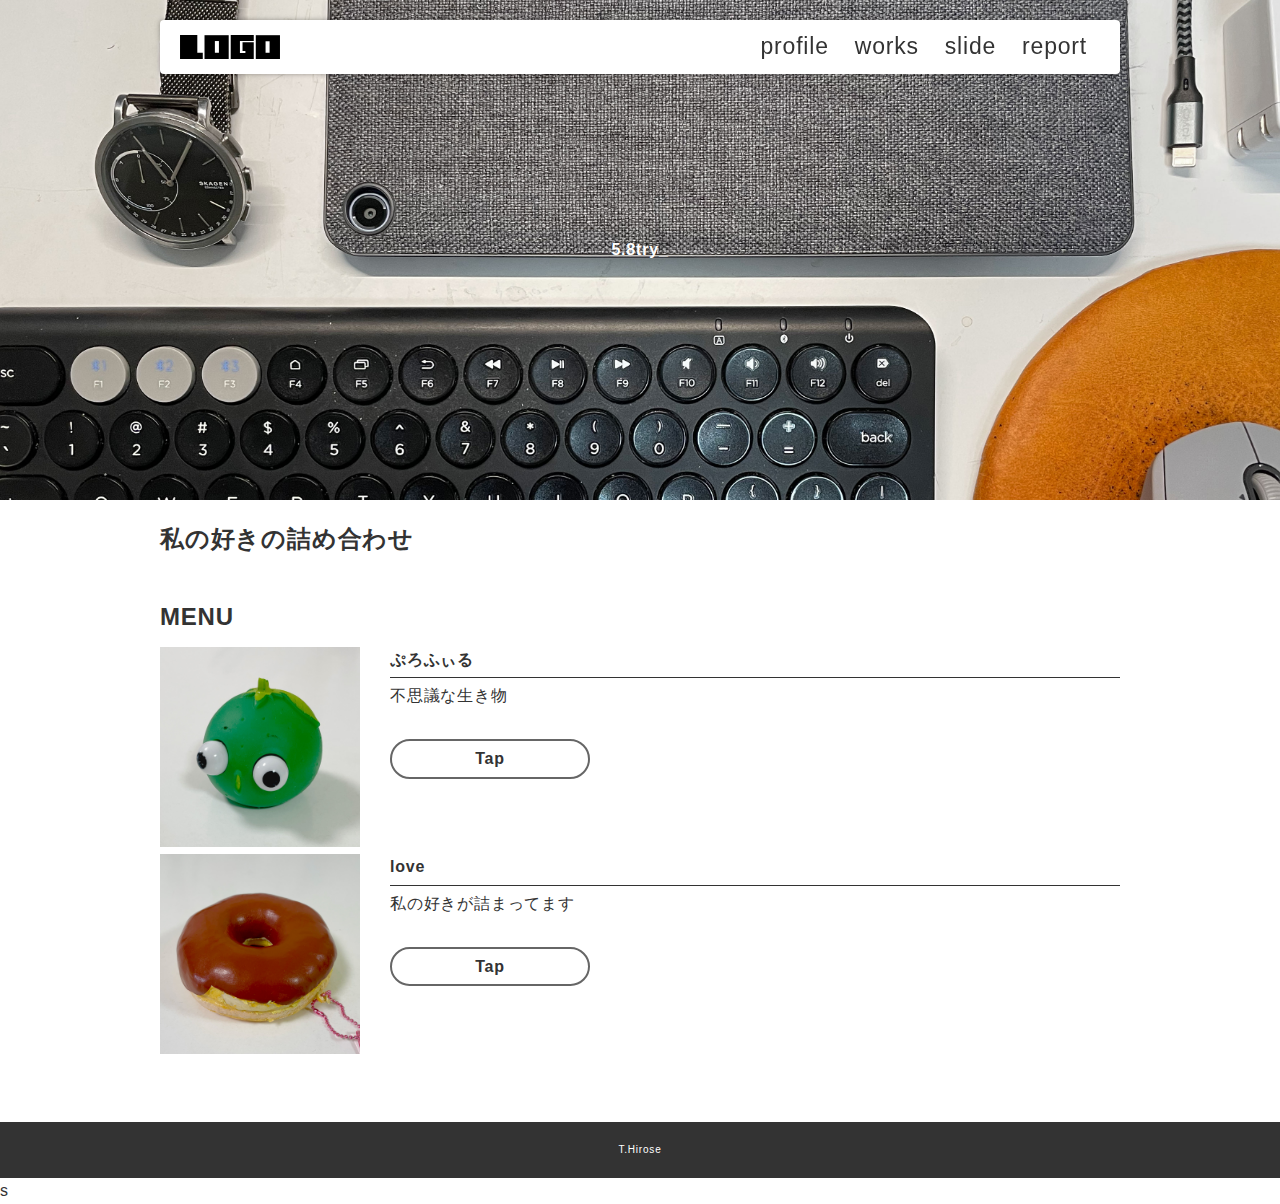
==== index.html @ 3d6b29c3 "1004" ====
<!DOCTYPE html>
<html lang="ja">
  <head>
    <meta charset="UTF-8" />
    <meta http-equiv="X-UA-Compatible" content="IE=edge" />
    <meta name="viewport" content="width=device-width, initial-scale=1.0" />
    <link rel="stylesheet" href="./css/style.css" />

    <!-- cdnからjquery読み込み -->
    <script
      src="https://code.jquery.com/jquery-3.6.0.js"
      integrity="sha256-H+K7U5CnXl1h5ywQfKtSj8PCmoN9aaq30gDh27Xc0jk="
      crossorigin="anonymous"
    ></script>
    
    <script src="./js/main.js"></script>
    <title></title>
  </head>
  <body>
    <header>
      <div class="inner">
        <div id="menu_btn"></div>
        <p id="header_logo">
          <a href="./index.html"><img src="./images/logo.svg" alt="" /></a>
        </p>
        <ul id="global_menu">
          <li><a href="./profile.html">profile</a></li>
          <li><a href="./works.html">works</a></li>
          <li><a href="./slide.html">slide</a></li>
          <li><a href="./report.html">report</a></li>
        </ul>
      </div>
    </header>

    <div class="top_eye_catch">5.8try_</div>

    <div class="contents">
      <section class="sec">
        <h2>私の好きの詰め合わせ</h2>
        <ul>
          <li><a href="./report.html"></a></li>
          <li><a href="./works.html"></a></li>
        </ul>
      </section>

      <section class="sec">
        <h2>MENU</h2>
        <div class="link_menu">
          <div class="each_link">
            <div class="link_pic">
              <img src="./images/toy01.jpg" />
            </div>
            <div class="link_txt">
              <p class="link_title">ぷろふぃる</p>
              <div>
                不思議な生き物
              </div>
              <a class="link_btn" href="./profile.html">Tap</a>
            </div>
          </div>

          <div class="each_link">
            <div class="link_pic">
              <img src="./images/toy02.jpg" />
            </div>
            <div class="link_txt">
              <p class="link_title">love</p>
              <div>
                私の好きが詰まってます
              </div>
              <a class="link_btn" href="./works.html">Tap</a>
            </div>
          </div>
        </div>
      </section>
    </div>

    <footer>T.Hirose</footer>
  </body>
</html>
s
---- css/style.css ----
@charset "UTF-8";
/*======================================================
基本 全体の設定
======================================================*/
* {
  box-sizing: border-box;
  margin: 0;
  padding: 0;
}

html,
body {
  height: 100%;
  font-feature-settings: "palt";
  background-color: #fff;
  position: relative;
}

body {
  font-size: 16px;
  line-height: 1.6;
  font-family: "游ゴシック体", YuGothic, "游ゴシック", "Yu Gothic", "ヒラギノ角ゴ ProN W3", "Hiragino Kaku Gothic ProN", "メイリオ", Meiryo, sans-serif;
  color: #333333;
  letter-spacing: 0.05em;
}

a {
  color: inherit;
  transition: 0.3s all;/* 値が変わった場合、0.3秒かけて変化する */
}

/* a:hoverはマウスオーバーしたときのセレクタ */
a:hover {
  opacity: 0.7;
}

/* 画像は親要素からはみ出さないように最大幅を100%に */
img {
  max-width: 100%;
  height: auto;
}

/* リストの先頭に・がつかないように */
li {
  list-style: none;
}

@media (min-width: 901px) {
  .sp_only {
    display: none !important;
  }
}

@media (max-width: 900px) {
  .pc_only {
    display: none !important;
  }
}




/*======================================================
header
======================================================*/
header {
  position: fixed;/* position: fixedにするとスクロールしても同じ位置に表示される */
  z-index: 2; /* z-indexはレイヤーの前後関係。数字が大きくなるほど手前 */
  max-width: 1000px;/* max-widthは最大幅 ウィンドウが小さくなればそれに合わせてせまくなる */
  top: 0;
  left: 0;
  right: 0;
  margin: auto;
}

header a {
  display: block;
  text-decoration: none;/* a要素にもともと付く下線をなしに */
}

header .inner {
  background-color: #fff;
  position: relative;
  display: flex;
  justify-content: space-between;
  padding: 15px 20px;
  box-shadow: 0px 0px 5px rgba(0, 0, 0, 0.35);
  border-radius: 4px;
  margin: 20px;
}

/* ロゴ */
#header_logo img {
  display: block;
  width: 100px;
}

/* メニュー */
#global_menu {
  display: flex;
  font-size: 23px;
  position: relative;
}



#global_menu a {
  padding: 0px 13px;
  line-height: 1;
  position: relative;
}

#global_menu li {
  position: relative;
}

#global_menu li.current::before {
  content: "";
  bottom: 2px;
  position: absolute;
  width: 100%;
  height: 10px;
  background-color: #ccc;
}

#menu_btn{
  position: absolute;
  width: 40px;
  height: 40px;
  border-radius: 20px;
  right: 10px;
  top: 7px;
  background-color: #ccc;
  z-index: 30;
  cursor: pointer;
  display: none;
}

/* レスポンシブ */
@media (max-width: 900px) {
  header .inner {
    flex-direction: column;
  }

  #global_menu {
    flex-direction: column;
    display: none;
  }

  .open_menu #global_menu {
    display: flex;
  }

  #global_menu li a{
    padding: 10px 0;
    text-align: center;
  }

  #menu_btn{
    display: block;
  }
}

/*======================================================
footer
======================================================*/
footer {
  background-color: #333;
  color: #fff;
  text-align: center;
  padding: 20px;
  font-size: 10px;
}


/*======================================================
コンテンツ共通
======================================================*/

body.contents_page {/* classにcontents_pageが指定されているbodyタグ */
  padding-top: 100px;
}

.sec{
  margin-bottom: 40px;
}

.contents {
  max-width: 1000px;
  min-height: 600px;
  padding: 20px;
  margin: auto;
}

/* =================================================
トップページ
================================================= */
.top_eye_catch {
  height: 500px;
  color: #fff;
  font-weight: bold;
  background-image: url(../images/top.jpg);/* 背景画像 */
  background-size: cover;/* 背景画像のサイズ 要素いっぱいに表示 */
  background-position: center center;/* 背景画像の位置 */
  background-attachment: fixed;/* スクロールしたときの背景画像の位置 固定 */
  
  /* 上下左右中央テクニック https://ics.media/entry/17522/ */
  display: flex;
  align-items: center;
  justify-content: center;
}

.link_menu{
  padding-top: 10px;
}

.each_link{
  display: flex;
}

.each_link .link_pic{
  width: 200px;
}

.each_link .link_txt{
  margin-left: 30px;
  flex: 1;
}

.each_link .link_title{
  font-weight: bold;
  padding-bottom: 5px;
  margin-bottom: 5px;
  border-bottom: 1px solid #333;
}

a.link_btn{
  text-decoration: none;
  font-weight: bold;
  display: block;
  margin: 30px 0;
  border: 2px solid #666;
  padding: 5px;
  text-align: center;
  border-radius: 50px;
  width: 200px;
}

a.link_btn:hover{/* classがlink_btnのaタグのマウスオーバー時 */
  opacity: 1;/* 半透明にならないように上書き */
  border-radius: 0;
  color: #fff;
  background-color: #333;
}

/* =================================================
worksページ
================================================= */

.thumb_list {
  display: flex;
  flex-wrap: wrap;
  margin: 0 -10px;
}

.thumb_list li {
  width: 25%;
  padding: 10px;
}

@media (max-width: 900px) {
  .thumb_list li {
    width: 50%;
  }
}

@media (max-width: 500px) {
  .thumb_list li {
    width: 100%;
  }
}

.thumb_list li a {
  display: block;
  height: 120px;
  border: 1px solid #ccc;
  opacity: 1;
  overflow: hidden;/* はみ出た部分は隠す */
}

.thumb_list li a img {
  display: block;
  width: 100%;
  height: 100%;
  object-fit: cover;
  object-position: center center;
  
  transition: 0.4s all;
}

/* マウスオーバー時、中の画像が1.3倍になって10度傾く */
.thumb_list li a:hover img{
  transform: scale(1.3) rotate(10deg);
}

/*======================================================
reportページ
======================================================*/

.report_eye_catch {
  height: 300px;
  background-image: url(../images/report.jpg);
  background-size: cover;
  background-position: center center;
  display: flex;
  align-items: center;
  justify-content: center;
  color: #fff;
  font-weight: bold;
}

.report {
  border: 1px solid #ccc;
  padding: 40px;
}

.report .outline {
  margin-bottom: 40px;
  display: flex;
}

@media (max-width: 900px) {
  .report .outline {
    display: block;
  }
}

.report .outline .pic {
  width: 45%;
  border: 3px solid #999;
}

.report .outline .txt {
  flex: 1;
  padding-left: 20px;
}

.report h1 {
  margin-bottom: 20px;
  padding-left: 10px;
  border-left: 5px solid #ff9a02;
}

.ex_link {
  display: inline-block;
  position: relative;
  padding: 4px;
  padding-left: 26px;
}

.ex_link::before {
  box-sizing: border-box;
  content: "";
  display: block;
  width: 20px;
  height: 14px;
  border: 3px solid #666;
  border-radius: 3px;
  position: absolute;
  left: 0;
  top: 0;
  bottom: 0;
  margin: auto;
}

/* =================================================
profileページ
================================================= */
.profile_container{
  writing-mode: vertical-rl;
  width: 100%;
  height: 300px;
  overflow: auto;
}

.profile_container h3{
  margin-right: 30px;
}



/*======================================================
汎用
======================================================*/
.mb_m {
  margin-bottom: 20px;
}
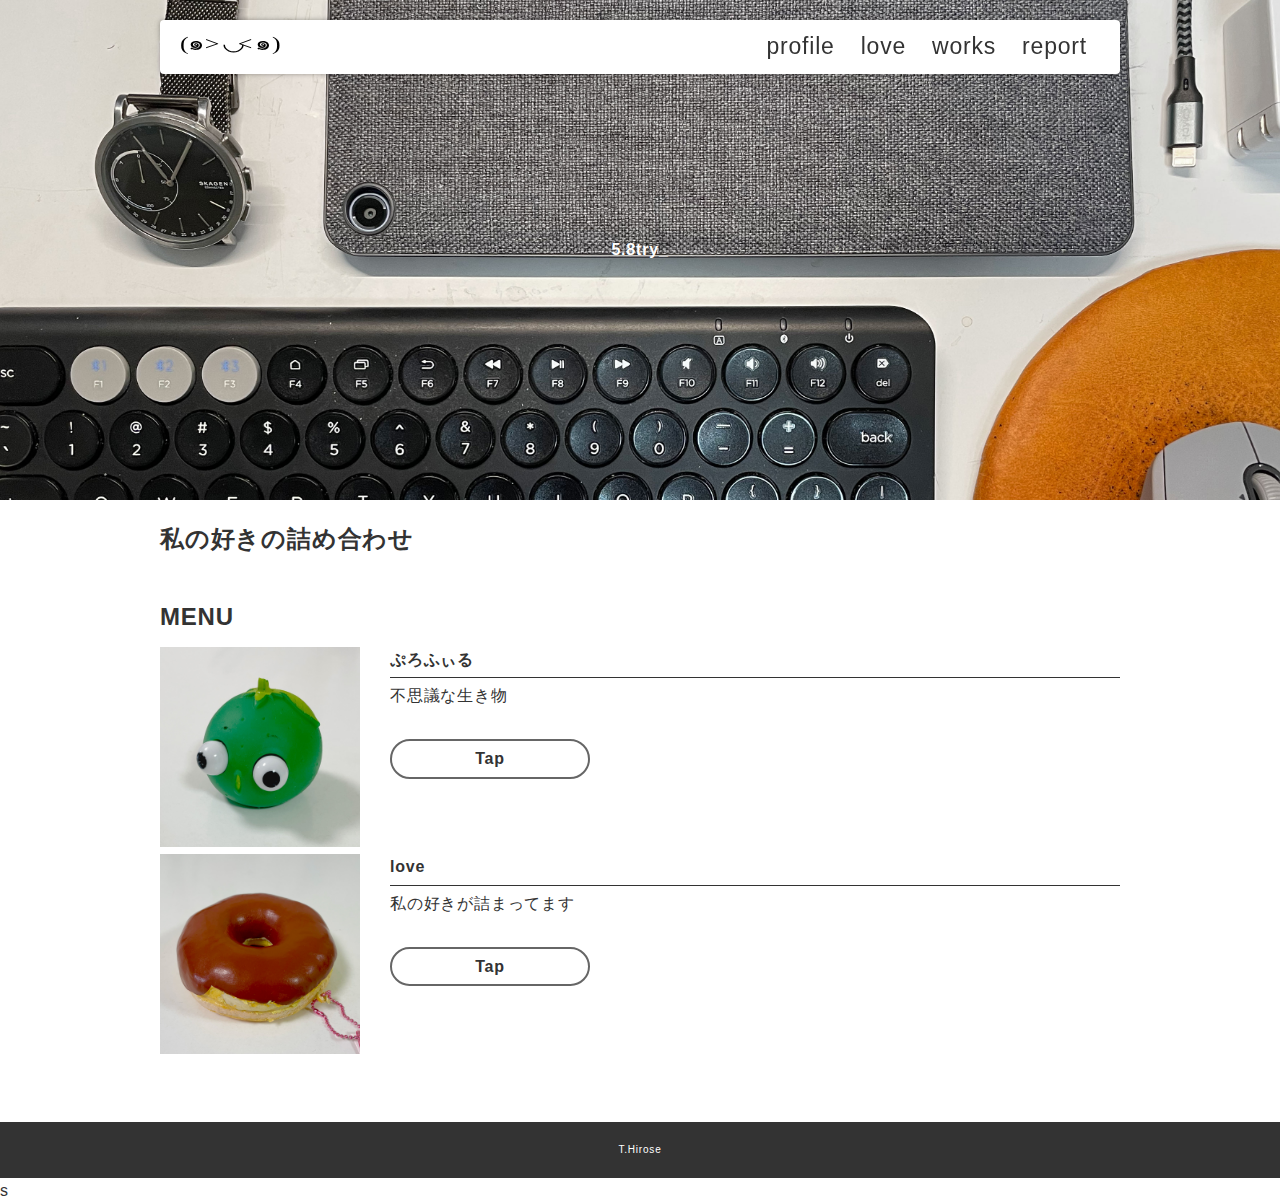
==== commit 88d6b516: "1004" ====
--- a/index.html
+++ b/index.html
@@ -25,8 +25,8 @@
         </p>
         <ul id="global_menu">
           <li><a href="./profile.html">profile</a></li>
-          <li><a href="./works.html">works</a></li>
-          <li><a href="./slide.html">slide</a></li>
+          <li><a href="./works.html">love</a></li>
+          <li><a href="./slide.html">works</a></li>
           <li><a href="./report.html">report</a></li>
         </ul>
       </div>
@@ -38,8 +38,6 @@
       <section class="sec">
         <h2>私の好きの詰め合わせ</h2>
         <ul>
-          <li><a href="./report.html"></a></li>
-          <li><a href="./works.html"></a></li>
         </ul>
       </section>
 
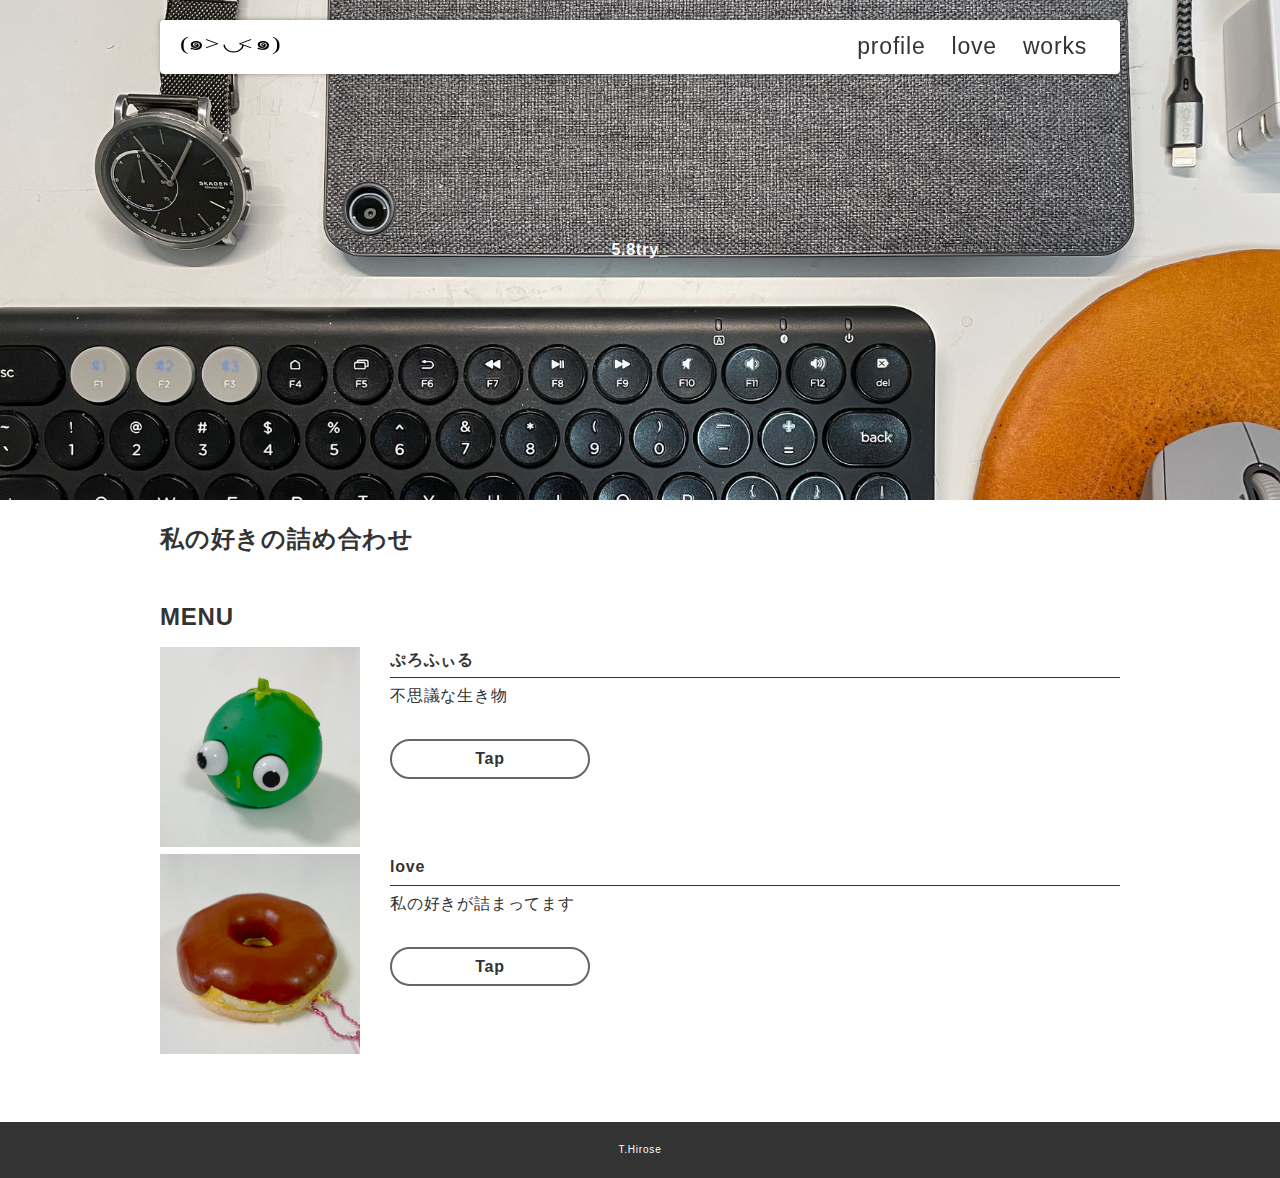
==== commit d2bd5e54: "1004" ====
--- a/index.html
+++ b/index.html
@@ -27,7 +27,6 @@
           <li><a href="./profile.html">profile</a></li>
           <li><a href="./works.html">love</a></li>
           <li><a href="./slide.html">works</a></li>
-          <li><a href="./report.html">report</a></li>
         </ul>
       </div>
     </header>
@@ -75,5 +74,4 @@
 
     <footer>T.Hirose</footer>
   </body>
-</html>
-s+</html>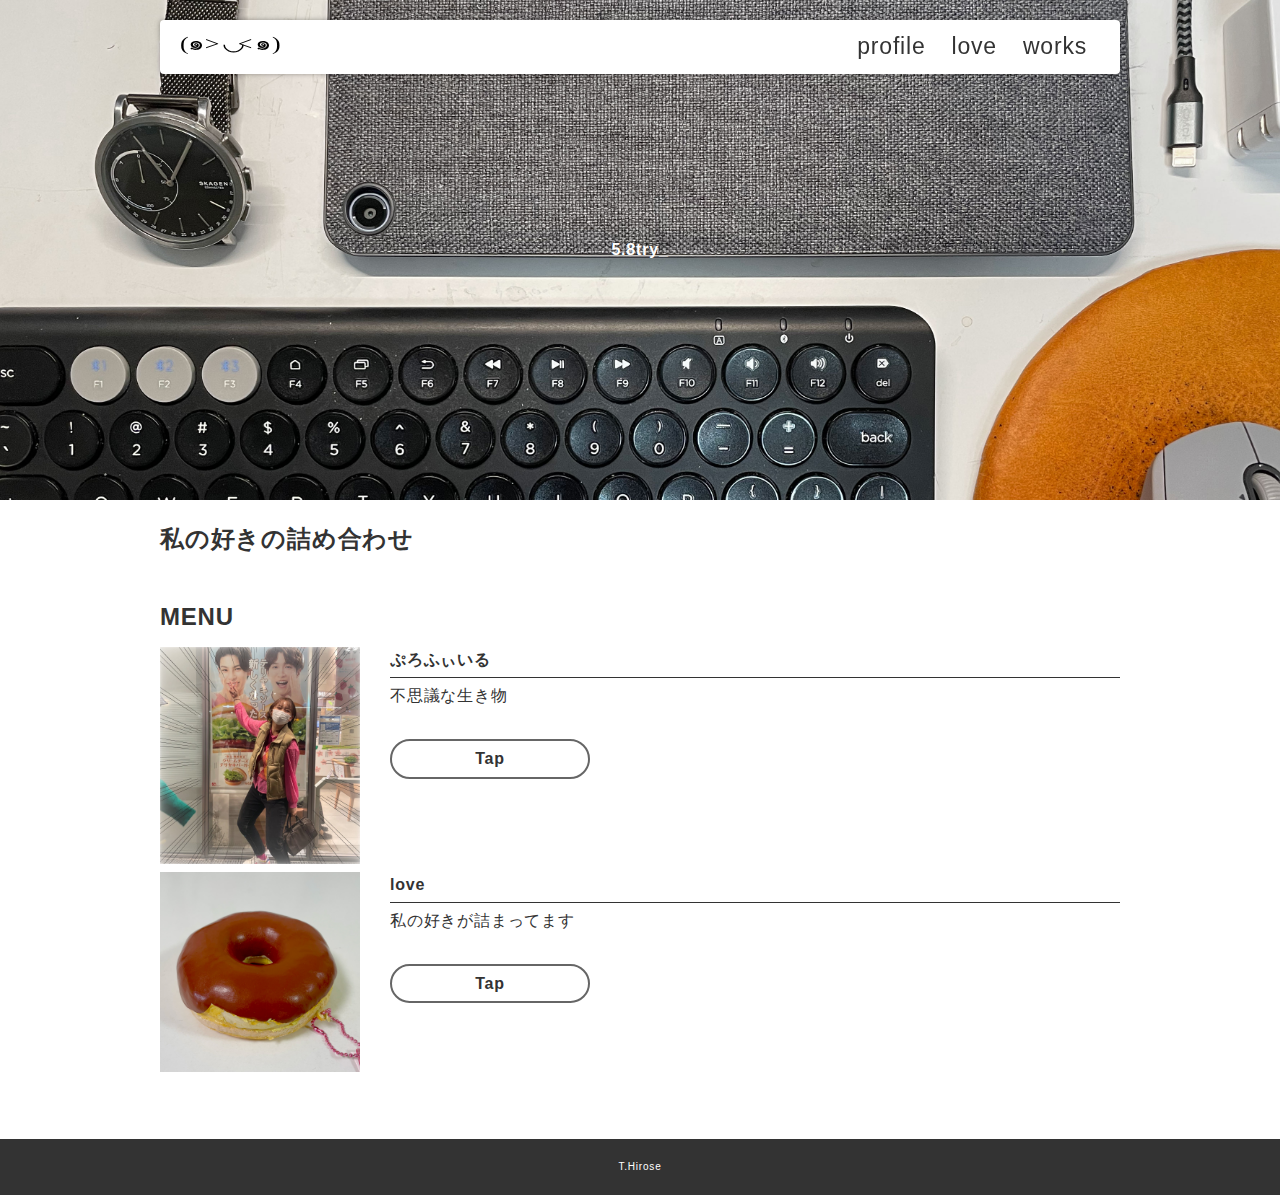
==== commit a62fa2a3: "1004" ====
--- a/index.html
+++ b/index.html
@@ -45,10 +45,10 @@
         <div class="link_menu">
           <div class="each_link">
             <div class="link_pic">
-              <img src="./images/toy01.jpg" />
+              <img src="./images/ぷろふぃいる.jpg" />
             </div>
             <div class="link_txt">
-              <p class="link_title">ぷろふぃる</p>
+              <p class="link_title">ぷろふぃいる</p>
               <div>
                 不思議な生き物
               </div>
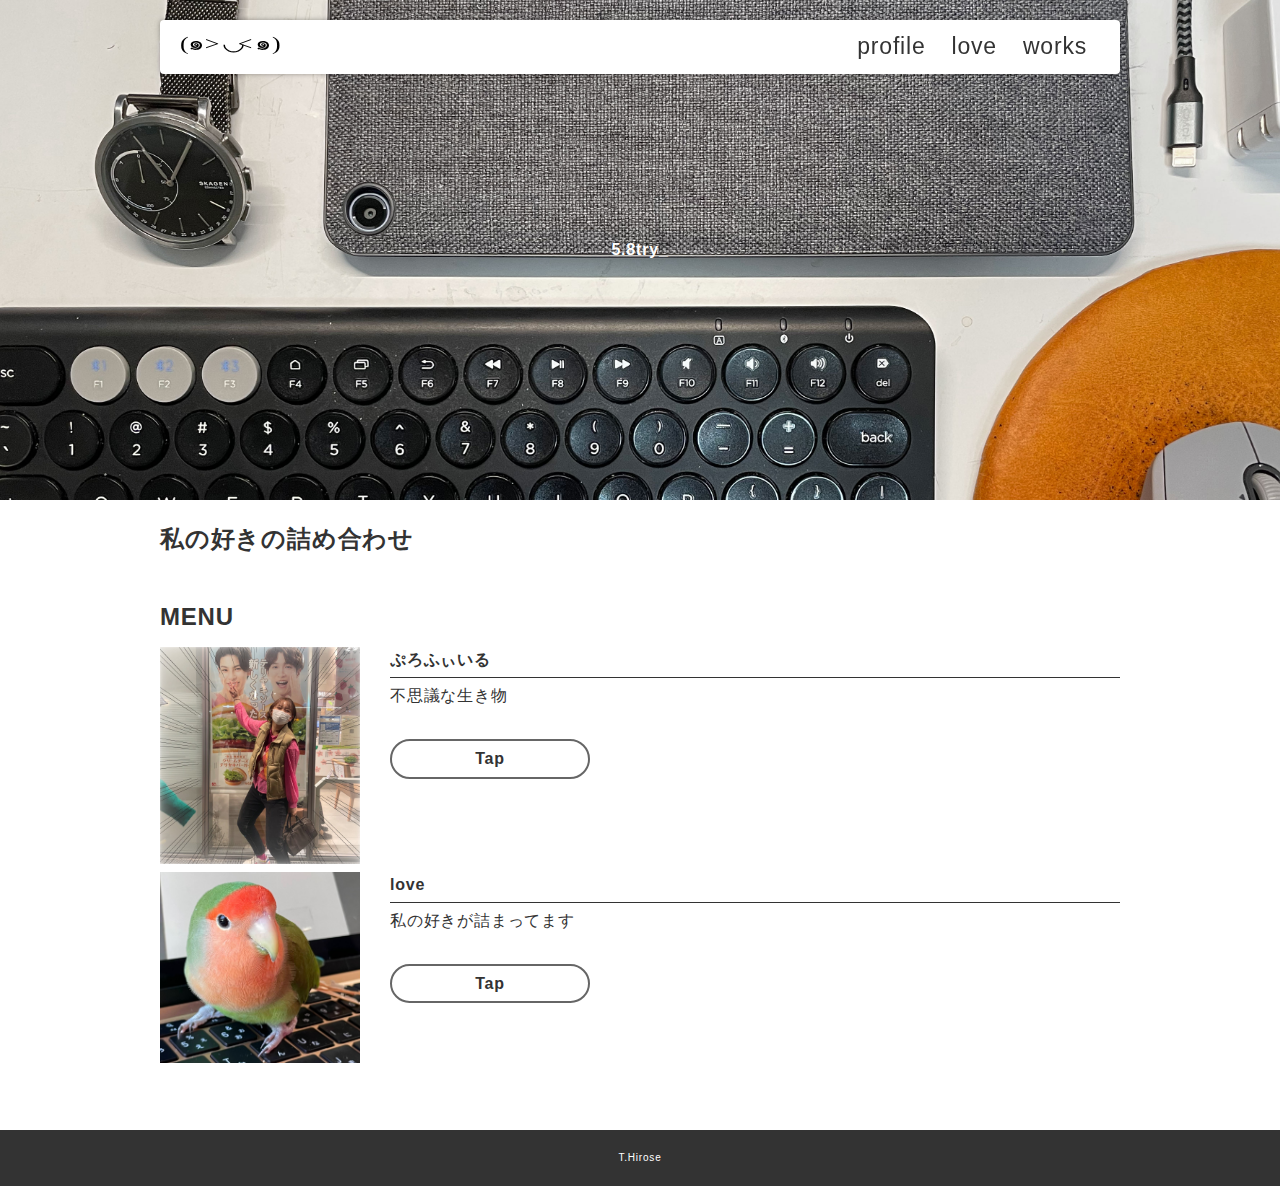
==== commit cfdbed38: "1004" ====
--- a/index.html
+++ b/index.html
@@ -58,7 +58,7 @@
 
           <div class="each_link">
             <div class="link_pic">
-              <img src="./images/toy02.jpg" />
+              <img src="./images/loveもく.jpg" />
             </div>
             <div class="link_txt">
               <p class="link_title">love</p>
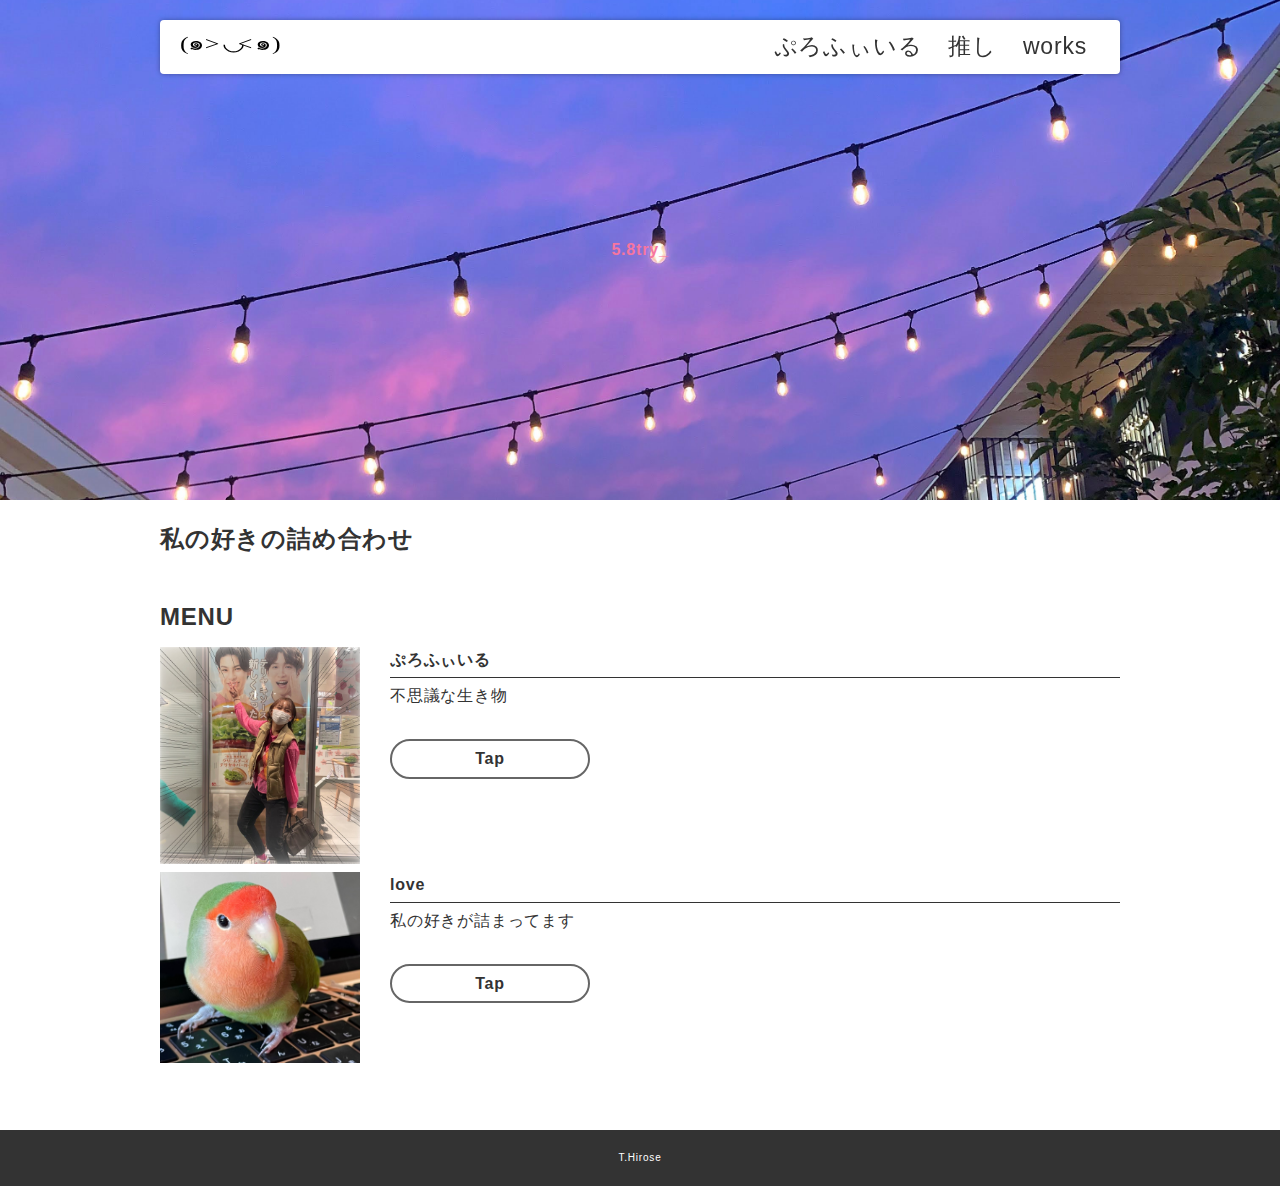
==== commit f177df41: "1004" ====
--- a/index.html
+++ b/index.html
@@ -24,8 +24,8 @@
           <a href="./index.html"><img src="./images/logo.svg" alt="" /></a>
         </p>
         <ul id="global_menu">
-          <li><a href="./profile.html">profile</a></li>
-          <li><a href="./works.html">love</a></li>
+          <li><a href="./profile.html">ぷろふぃいる</a></li>
+          <li><a href="./works.html">推し</a></li>
           <li><a href="./slide.html">works</a></li>
         </ul>
       </div>
--- a/css/style.css
+++ b/css/style.css
@@ -12,7 +12,7 @@
 body {
   height: 100%;
   font-feature-settings: "palt";
-  background-color: #fff;
+  background-color: rgb(255, 255, 255);
   position: relative;
 }
 
@@ -197,9 +197,9 @@
 ================================================= */
 .top_eye_catch {
   height: 500px;
-  color: #fff;
+  color: rgb(247, 117, 160);
   font-weight: bold;
-  background-image: url(../images/top.jpg);/* 背景画像 */
+  background-image: url(../images/景色.jpg);/* 背景画像 */
   background-size: cover;/* 背景画像のサイズ 要素いっぱいに表示 */
   background-position: center center;/* 背景画像の位置 */
   background-attachment: fixed;/* スクロールしたときの背景画像の位置 固定 */
@@ -249,8 +249,8 @@
 a.link_btn:hover{/* classがlink_btnのaタグのマウスオーバー時 */
   opacity: 1;/* 半透明にならないように上書き */
   border-radius: 0;
-  color: #fff;
-  background-color: #333;
+  color: rgb(13, 4, 4);
+  background-color: rgb(51, 51, 51);
 }
 
 /* =================================================
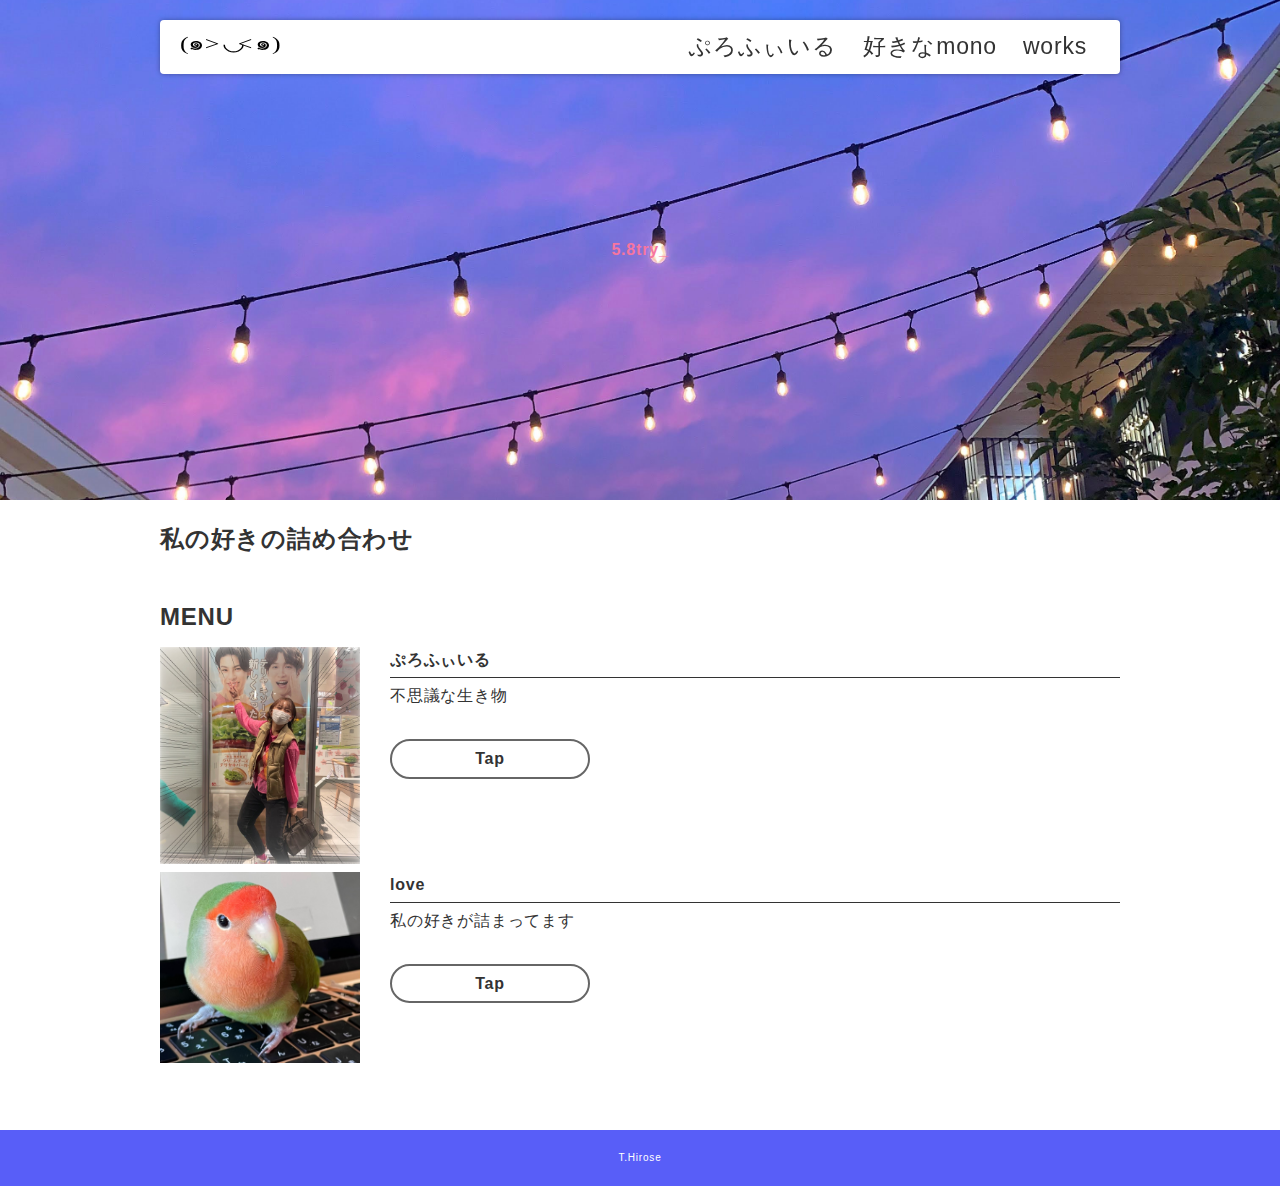
==== commit 282b48f5: "1004" ====
--- a/index.html
+++ b/index.html
@@ -25,7 +25,7 @@
         </p>
         <ul id="global_menu">
           <li><a href="./profile.html">ぷろふぃいる</a></li>
-          <li><a href="./works.html">推し</a></li>
+          <li><a href="./works.html">好きなmono</a></li>
           <li><a href="./slide.html">works</a></li>
         </ul>
       </div>
--- a/css/style.css
+++ b/css/style.css
@@ -165,8 +165,8 @@
 footer
 ======================================================*/
 footer {
-  background-color: #333;
-  color: #fff;
+  background-color: rgb(88, 94, 248);
+  color: rgb(255, 255, 255);
   text-align: center;
   padding: 20px;
   font-size: 10px;
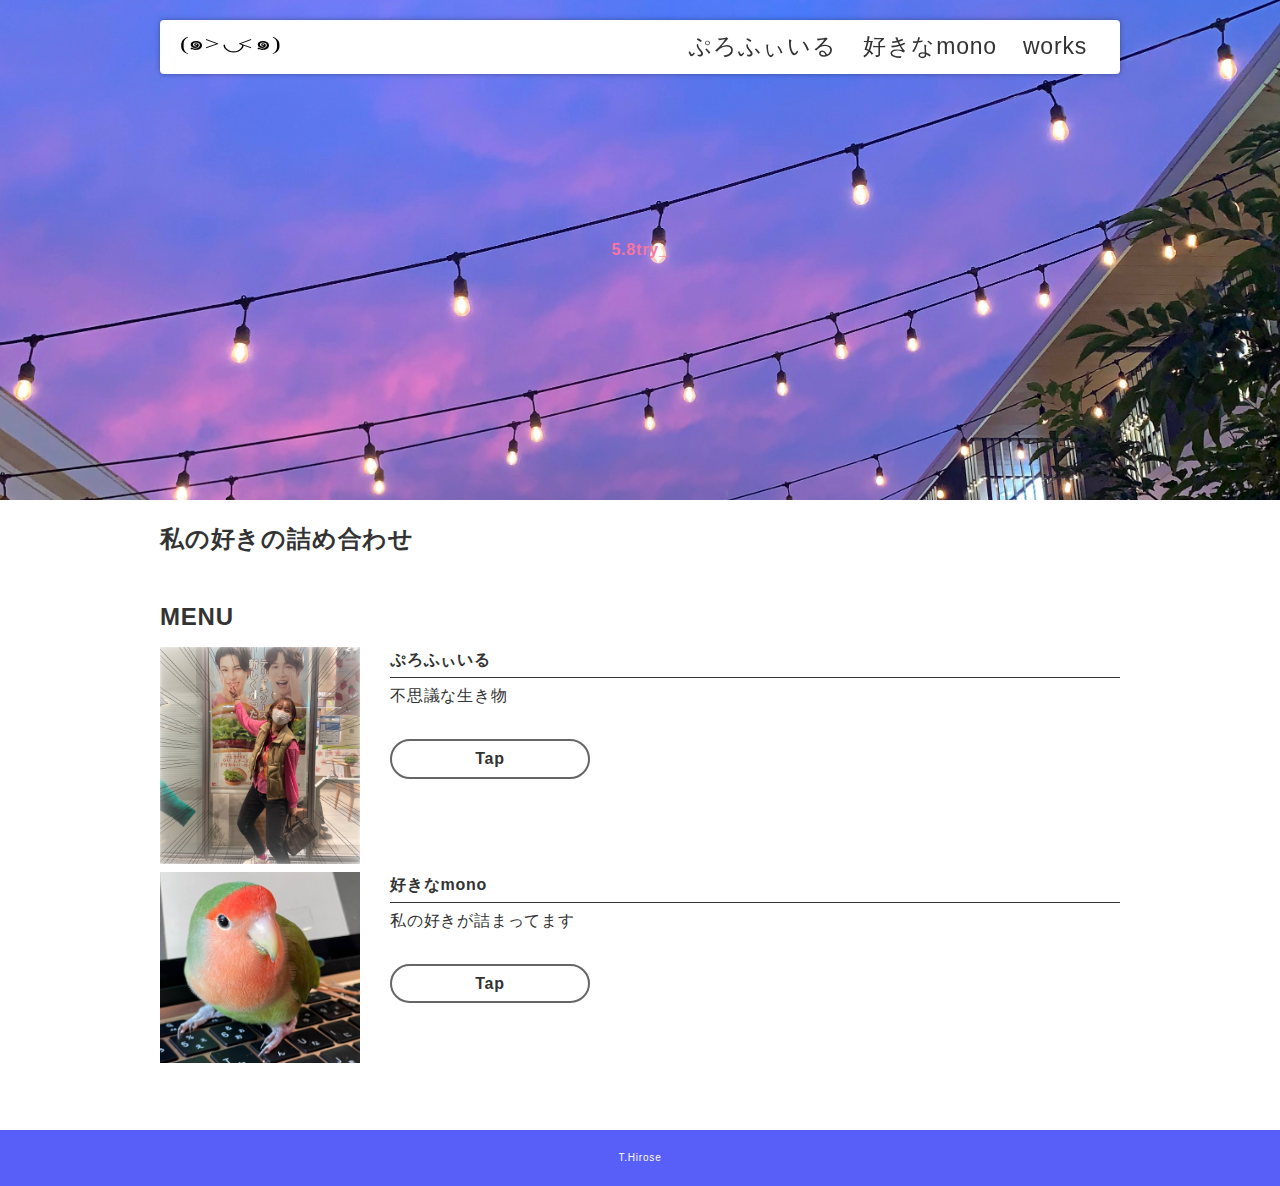
==== commit a636649b: "1004" ====
--- a/index.html
+++ b/index.html
@@ -61,7 +61,8 @@
               <img src="./images/loveもく.jpg" />
             </div>
             <div class="link_txt">
-              <p class="link_title">love</p>
+              <p class="link_title">好きなmono
+              </p>
               <div>
                 私の好きが詰まってます
               </div>
